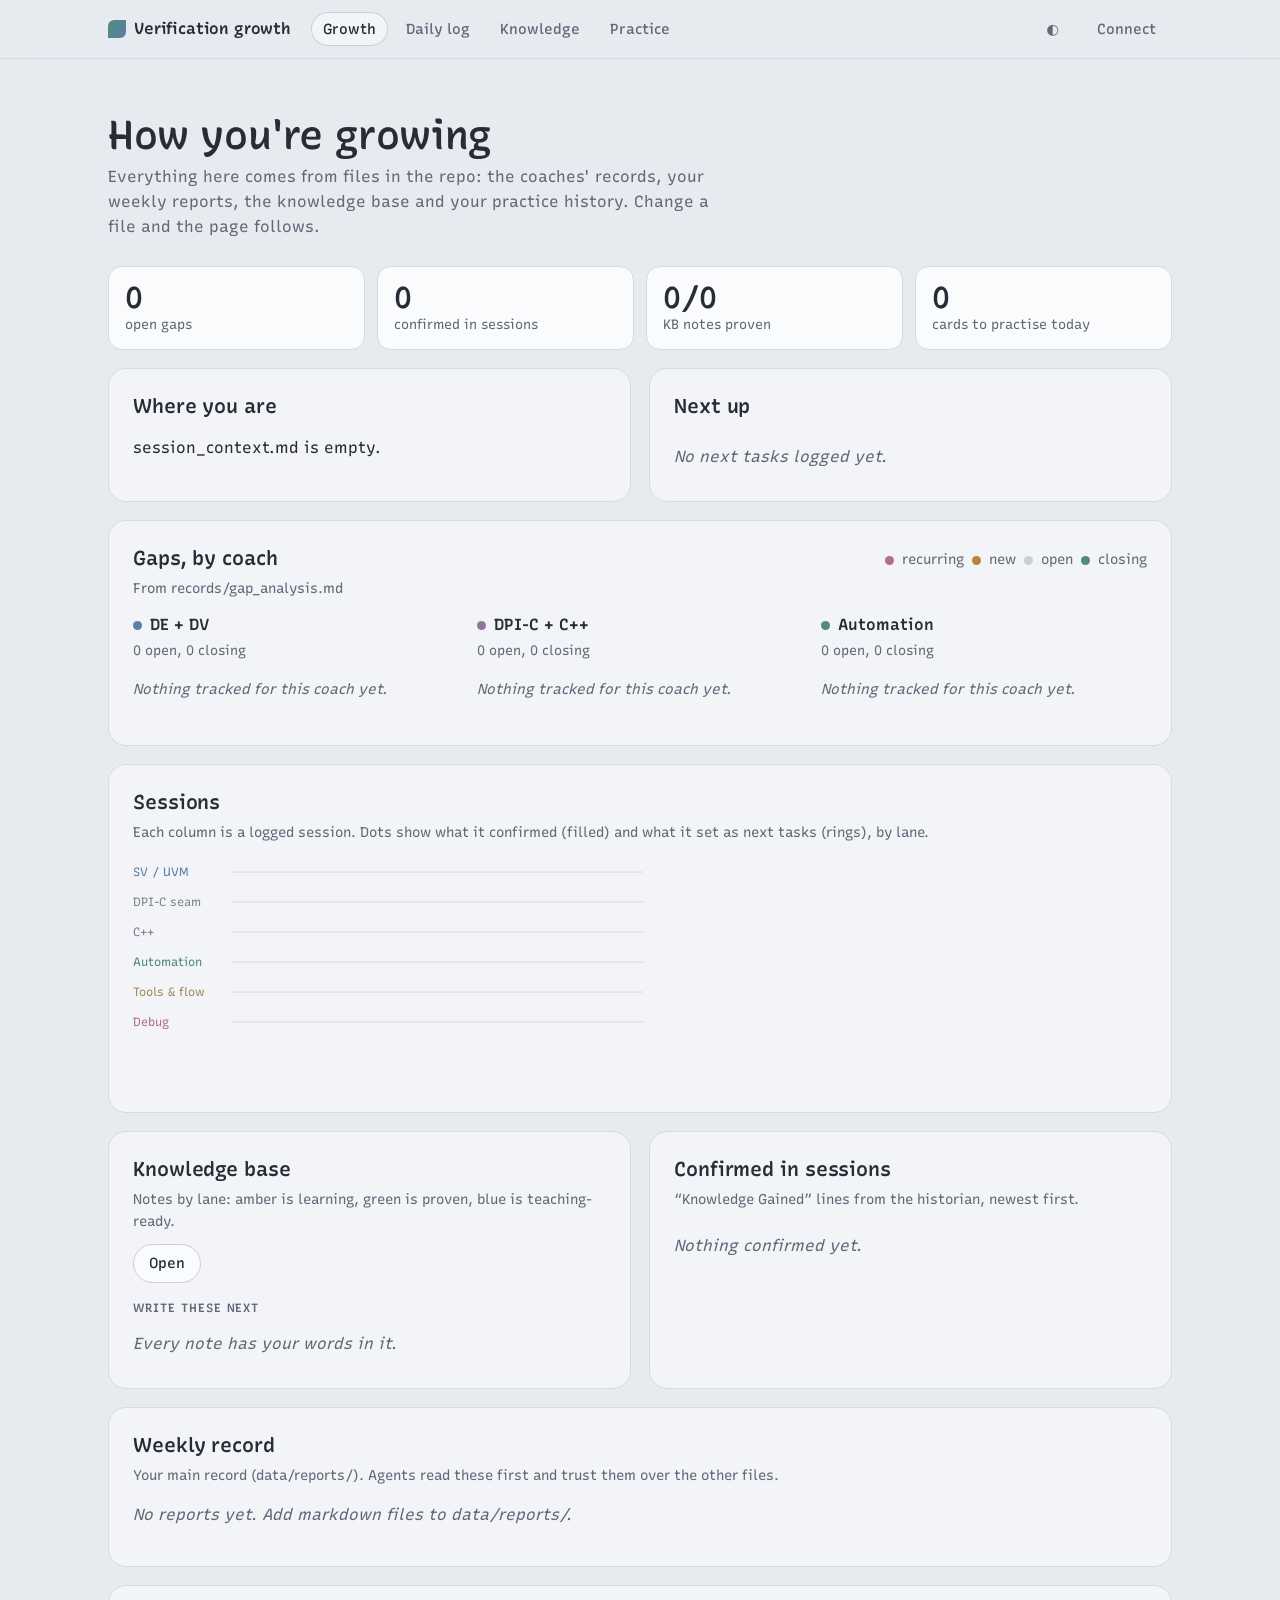
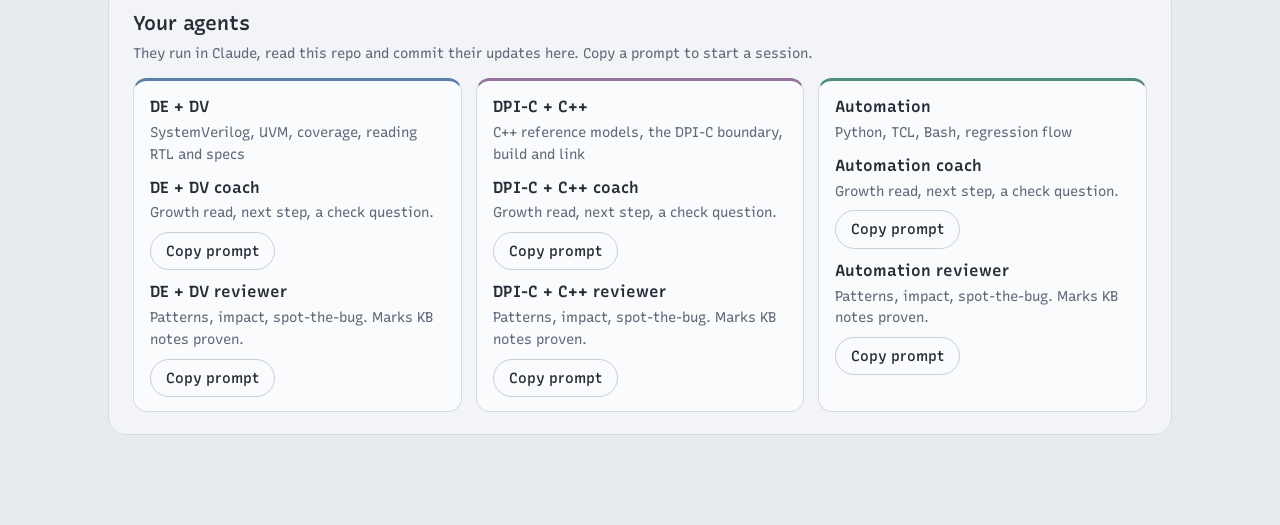
==== site/index.html @ b00ef283 "Move growth dashboard to GitHub Pages and add knowledge base + daily practice - site/: Growth, Daily" ====
<!doctype html>
<html lang="en">
<head>
<meta charset="utf-8">
<meta name="viewport" content="width=device-width, initial-scale=1">
<title>Verification growth</title>
<link rel="icon" href="data:image/svg+xml,<svg xmlns='http://www.w3.org/2000/svg' viewBox='0 0 100 100'><text y='.9em' font-size='90'>🌱</text></svg>">
<link rel="preconnect" href="https://fonts.googleapis.com"><link rel="preconnect" href="https://fonts.gstatic.com" crossorigin>
<link href="https://fonts.googleapis.com/css2?family=Recursive:slnt,wght,CASL,CRSV,MONO@-15..0,300..900,0..1,0..1,0..1&display=swap" rel="stylesheet">
<link rel="stylesheet" href="assets/style.css">
<script src="vendor/marked.umd.js"></script>
<style>
  .gapcols{ display:grid; grid-template-columns:repeat(3,minmax(0,1fr)); gap:18px; }
  @media (max-width:860px){ .gapcols{ grid-template-columns:1fr; } }
  .gapcol h3{ display:flex; align-items:center; gap:8px; }
  .gapcol .count{ color:var(--muted); font-size:13.5px; margin:2px 0 8px; }
  .gapcol li{ font-size:14.5px; flex-direction:column; gap:2px !important; }
  .gapcol li .st{ font-size:12px; color:var(--muted); }
  .gapcol li.recurring{ border-left:3px solid var(--rose); padding-left:10px; }
  .gapcol li.new{ border-left:3px solid var(--amber); padding-left:10px; }
  .gapcol li.open{ border-left:3px solid var(--faint); padding-left:10px; }
  .gapcol li.closing{ border-left:3px solid var(--auto); padding-left:10px; color:var(--muted); }
  .trend{ display:flex; gap:12px; align-items:center; color:var(--muted); font-size:14px; margin-top:14px; flex-wrap:wrap; }
  .ctx{ white-space:pre-wrap; margin:0; }
  .lanebar{ display:grid; grid-template-columns:120px 1fr 34px; gap:10px; align-items:center; font-size:14px; padding:4px 0; }
  .lanebar .bar{ height:10px; border-radius:6px; background:var(--hair); overflow:hidden; display:flex; }
  .lanebar .bar i{ display:block; height:100%; }
  .wave{ overflow-x:auto; }
  .agents{ display:grid; grid-template-columns:repeat(3,minmax(0,1fr)); gap:14px; }
  @media (max-width:860px){ .agents{ grid-template-columns:1fr; } }
  .pair{ border:1px solid var(--hair); border-top:3px solid var(--c); border-radius:14px; padding:14px 16px; background:var(--raised); }
  .pair .who{ font-weight:600; margin-top:10px; }
  .pair p{ margin:2px 0 8px; font-size:14px; color:var(--muted); }
  .rep-body{ max-height:520px; overflow:auto; }
</style>
</head>
<body>
<main class="wrap">
  <header class="page">
    <div>
      <h1>How you're growing</h1>
      <p class="lede">Everything here comes from files in the repo: the coaches' records, your weekly reports, the knowledge base and your practice history. Change a file and the page follows.</p>
    </div>
    <p class="sub mono" id="built"></p>
  </header>

  <div class="stats" style="margin-bottom:18px">
    <div class="stat"><div class="n" id="sGaps">–</div><div class="l">open gaps</div></div>
    <div class="stat"><div class="n" id="sProven">–</div><div class="l">confirmed in sessions</div></div>
    <a class="stat" href="kb.html"><div class="n" id="sKb">–</div><div class="l">KB notes proven</div></a>
    <a class="stat" href="practice.html"><div class="n" id="sDue">–</div><div class="l">cards to practise today</div></a>
  </div>

  <div class="grid2">
    <section class="card">
      <header><h2>Where you are</h2><span class="sub" id="ctxSub"></span></header>
      <p class="ctx" id="ctx"></p>
    </section>
    <section class="card">
      <header><h2>Next up</h2><span class="sub" id="nextSub"></span></header>
      <ul class="clean" id="next"></ul>
    </section>
  </div>

  <section class="card">
    <header><div><h2>Gaps, by coach</h2><p class="sub" id="gapSub">From records/gap_analysis.md</p></div>
      <div class="row sub"><span class="dot" style="background:var(--rose)"></span>recurring <span class="dot" style="background:var(--amber)"></span>new <span class="dot" style="background:var(--faint)"></span>open <span class="dot" style="background:var(--auto)"></span>closing</div></header>
    <div class="gapcols" id="gaps"></div>
    <div class="trend" id="trend"></div>
  </section>

  <section class="card">
    <header><div><h2>Sessions</h2><p class="sub">Each column is a logged session. Dots show what it confirmed (filled) and what it set as next tasks (rings), by lane.</p></div></header>
    <div class="wave" id="wave"></div>
    <div id="sessions" style="margin-top:10px"></div>
  </section>

  <div class="grid2">
    <section class="card">
      <header><div><h2>Knowledge base</h2><p class="sub">Notes by lane: amber is learning, green is proven, blue is teaching-ready.</p></div><a class="btn" href="kb.html">Open</a></header>
      <div id="kbBars"></div>
      <p class="k" style="margin-top:16px">Write these next</p>
      <ul class="clean" id="kbNext"></ul>
    </section>
    <section class="card">
      <header><div><h2>Confirmed in sessions</h2><p class="sub">“Knowledge Gained” lines from the historian, newest first.</p></div></header>
      <ul class="clean" id="proof"></ul>
      <button class="btn quiet" id="proofMore" hidden></button>
    </section>
  </div>

  <section class="card">
    <header><div><h2>Weekly record</h2><p class="sub">Your main record (data/reports/). Agents read these first and trust them over the other files.</p></div></header>
    <div id="reports"></div>
  </section>

  <section class="card">
    <header><div><h2>Your agents</h2><p class="sub">They run in Claude, read this repo and commit their updates here. Copy a prompt to start a session.</p></div></header>
    <div class="agents" id="agents"></div>
  </section>
</main>

<script type="module">
import { $, el, sv, chrome, manifest, fetchText, fetchJSON, fmtDate, renderMarkdown, LANES, repoInfo, toast, store, today } from "./assets/app.js";
import { parseGaps, parseHistorian, parseContext, COACHES, AGENTS, laneOf } from "./assets/records.js";
import { loadCards, loadProgress, buildQueue } from "./assets/srs.js";
chrome("index.html");

const M = await manifest();
$("built").textContent = M.built ? `site built ${M.built.replace("T", " ").slice(0, 16)} UTC` : "";
const [gapsT, histT, ctxT, snaps] = await Promise.all([
  fetchText("records/gap_analysis.md").catch(() => ""), fetchText("records/project_historian.md").catch(() => ""),
  fetchText("records/session_context.md").catch(() => ""), fetchJSON("data/gap_snapshots.json", []),
]);
const gaps = parseGaps(gapsT), hist = parseHistorian(histT), ctx = parseContext(ctxT);

/* stats */
const openN = gaps.items.filter(g => g.status !== "closing").length;
$("sGaps").textContent = openN;
const knowledge = []; hist.forEach(e => e.knowledge.forEach(t => knowledge.push({ date: e.date, text: t })));
$("sProven").textContent = knowledge.length;
const notes = M.notes.filter(n => n.folder);
const provenN = notes.filter(n => n.status === "proven" || n.status === "teaching-ready").length;
$("sKb").textContent = `${provenN}/${notes.length}`;
const cards = await loadCards(M); const q = buildQueue(cards, loadProgress());
$("sDue").textContent = q.length; store.set("dueToday", { date: today(), n: q.length });

/* context + next */
$("ctx").textContent = ctx.text || "session_context.md is empty.";
$("ctxSub").textContent = ctx.date ? `as of ${fmtDate(ctx.date, true)}` : "";
const lastNext = [...hist].reverse().find(e => e.next.length);
$("nextSub").textContent = lastNext ? `from the ${fmtDate(lastNext.date)} session` : "";
const nx = $("next");
(lastNext ? lastNext.next : []).slice(0, 7).forEach(t => nx.append(el("li", {}, el("span", { class: "tagword next" }, "next"), el("span", {}, t))));
const pend = [...hist].reverse().find(e => e.progress.some(p => /^pending:/i.test(p)));
if (pend) pend.progress.filter(p => /^(pending|blocked):/i.test(p) && !/:\s*none\s*$/i.test(p)).forEach(p => {
  const k = p.split(":")[0].toLowerCase(); nx.append(el("li", {}, el("span", { class: `tagword ${k}` }, k), el("span", {}, p.slice(p.indexOf(":") + 1).trim())));
});
if (!nx.children.length) nx.append(el("li", { class: "none" }, "No next tasks logged yet."));

/* gaps */
const order = { recurring: 0, new: 1, open: 2, closing: 3 }, label = { recurring: "Recurring", new: "New", open: "Still open", closing: "Closing" };
for (const [gid, c] of Object.entries(COACHES)) {
  const mine = gaps.items.filter(g => g.owner === gid).sort((a, b) => order[a.status] - order[b.status]);
  const open = mine.filter(g => g.status !== "closing").length;
  const li = (g) => el("li", { class: g.status }, el("span", {}, g.text), el("span", { class: "st" }, `${label[g.status]}${g.recur ? `, seen ${g.recur}×` : ""} · ${g.tag}`));
  const ul = el("ul", { class: "clean" }, mine.filter(g => g.status !== "closing").map(li));
  if (!mine.length) ul.append(el("li", { class: "none" }, "Nothing tracked for this coach yet."));
  const closing = mine.filter(g => g.status === "closing");
  const more = closing.length ? el("details", { class: "x", style: "margin-top:6px" }, el("summary", { class: "sub" }, `${closing.length} closing`), el("ul", { class: "clean body", style: "padding-left:0" }, closing.map(li))) : null;
  $("gaps").append(el("div", { class: "gapcol" }, el("h3", {}, el("span", { class: "dot", style: `background:${c.color}` }), c.title), el("div", { class: "count" }, `${open} open, ${closing.length} closing`), ul, more));
}
$("gapSub").textContent = gaps.date ? `From records/gap_analysis.md, updated ${fmtDate(gaps.date, true)}` : "From records/gap_analysis.md";
if (snaps.length >= 2) {
  const w = 160, h = 34, mx = Math.max(...snaps.map(s => s.open), 1);
  const s = sv("svg", { width: w, height: h, viewBox: `0 0 ${w} ${h}`, "aria-hidden": "true" });
  const pts = (k) => snaps.map((x, i) => `${(i / (snaps.length - 1)) * (w - 8) + 4},${h - 4 - (x[k] / mx) * (h - 8)}`).join(" ");
  s.append(sv("polyline", { points: pts("open"), fill: "none", stroke: "var(--muted)", "stroke-width": 1.8, "stroke-linejoin": "round" }));
  s.append(sv("polyline", { points: pts("closing"), fill: "none", stroke: "var(--auto)", "stroke-width": 1.8, "stroke-linejoin": "round" }));
  const a = snaps[0], b = snaps[snaps.length - 1];
  $("trend").append(s, el("span", {}, `Open gaps ${a.open} → ${b.open}, closing ${a.closing} → ${b.closing} (${fmtDate(a.date)} to ${fmtDate(b.date)}). New gaps get found as you go deeper, so watch the green line.`));
}

/* session waveform */
const laneIds = ["sv", "dpi", "cpp", "auto", "tools", "debug"];
{
  const colW = 54, padL = 104, rowH = 30, H = laneIds.length * rowH + 34, W = Math.max(520, padL + hist.length * colW + 20);
  const s = sv("svg", { viewBox: `0 0 ${W} ${H}`, width: W, height: H, role: "img", "aria-label": "Sessions by lane" });
  laneIds.forEach((l, i) => {
    const y = 14 + i * rowH;
    s.append(sv("line", { x1: padL - 6, x2: W - 10, y1: y, y2: y, stroke: "var(--hair)" }));
    const t = sv("text", { x: 0, y: y + 4, "font-size": 12, fill: LANES[l].color }); t.textContent = LANES[l].name; s.append(t);
  });
  hist.forEach((e, j) => {
    const x = padL + j * colW + colW / 2;
    laneIds.forEach((l, i) => {
      const y = 14 + i * rowH;
      const k = e.knowledge.filter(t => laneOf(t) === l).length, n = e.next.filter(t => laneOf(t) === l).length;
      if (k) s.append(sv("circle", { cx: x - 6, cy: y, r: 3 + Math.min(k, 4) * 1.4, fill: LANES[l].color }));
      if (n) s.append(sv("circle", { cx: x + 7, cy: y, r: 3 + Math.min(n, 4) * 1.2, fill: "none", stroke: LANES[l].color, "stroke-width": 1.5 }));
    });
    const t = sv("text", { x, y: H - 6, "text-anchor": "middle", "font-size": 11, fill: "var(--muted)" }); t.textContent = e.date ? fmtDate(e.date) : "?"; s.append(t);
  });
  $("wave").append(s);
  [...hist].reverse().forEach(e => {
    const d = el("details", { class: "x" }, el("summary", {}, el("span", { class: "mono sub", style: "min-width:64px" }, fmtDate(e.date)), el("span", {}, `${e.agent}: ${e.title}`)));
    const body = el("div", { class: "body" });
    if (e.summary) body.append(el("p", { class: "sub" }, e.summary));
    const list = (name, items) => items.length ? [el("p", { class: "k", style: "margin-top:10px" }, name), el("ul", {}, items.map(t => el("li", {}, t)))] : [];
    body.append(...list("Confirmed", e.knowledge), ...list("Completed", e.completed), ...list("Next", e.next));
    d.append(body); $("sessions").append(d);
  });
}

/* KB */
const byLane = {}; laneIds.forEach(l => byLane[l] = { learning: 0, proven: 0, "teaching-ready": 0 });
notes.forEach(n => { if (byLane[n.lane]) byLane[n.lane][n.status] = (byLane[n.lane][n.status] || 0) + 1; });
const mx = Math.max(1, ...laneIds.map(l => Object.values(byLane[l]).reduce((a, b) => a + b, 0)));
laneIds.forEach(l => {
  const b = byLane[l], tot = b.learning + b.proven + b["teaching-ready"];
  if (!tot) return;
  $("kbBars").append(el("div", { class: "lanebar" }, el("span", { style: `color:${LANES[l].color}` }, LANES[l].name),
    el("span", { class: "bar", style: `width:${(tot / mx) * 100}%` }, el("i", { style: `width:${b["teaching-ready"] / tot * 100}%;background:var(--sv)` }), el("i", { style: `width:${b.proven / tot * 100}%;background:var(--auto)` }), el("i", { style: `width:${b.learning / tot * 100}%;background:var(--amber)` })),
    el("span", { class: "mono sub" }, tot)));
});
const closingTexts = gaps.items.filter(g => g.status === "closing").map(g => g.text.toLowerCase());
const writeNext = notes.filter(n => !n.written && n.status === "learning")
  .map(n => ({ n, score: n.gaps.some(g => closingTexts.some(c => c.includes(g.toLowerCase().slice(0, 30)) || g.toLowerCase().includes(c.slice(0, 30)))) ? 2 : 1 }))
  .sort((a, b) => b.score - a.score).slice(0, 5);
writeNext.forEach(({ n, score }) => $("kbNext").append(el("li", {}, el("span", { class: "dot", style: `background:${LANES[n.lane]?.color};margin-top:8px` }),
  el("span", {}, el("a", { href: `kb.html#${n.slug}` }, n.title), score === 2 ? el("span", { class: "sub" }, " · gap closing, ready to write up") : null))));
if (!writeNext.length) $("kbNext").append(el("li", { class: "none" }, "Every note has your words in it."));

/* proven list */
let showAll = false;
function drawProof() {
  const ul = $("proof"); ul.replaceChildren();
  const all = [...knowledge].reverse(), shown = showAll ? all : all.slice(0, 7);
  shown.forEach(k => ul.append(el("li", {}, el("span", { class: "mono sub", style: "min-width:52px" }, fmtDate(k.date)), el("span", { class: "dot", style: `background:${LANES[laneOf(k.text)].color};margin-top:8px` }), el("span", { style: "font-size:14.5px" }, k.text))));
  if (!all.length) ul.append(el("li", { class: "none" }, "Nothing confirmed yet."));
  $("proofMore").hidden = all.length <= 7; $("proofMore").textContent = showAll ? "Show recent only" : `Show all ${all.length}`;
}
$("proofMore").onclick = () => { showAll = !showAll; drawProof(); }; drawProof();

/* reports */
[...M.reports].sort((a, b) => b.date.localeCompare(a.date)).forEach(r => {
  const body = el("div", { class: "body rep-body" });
  const d = el("details", { class: "x" }, el("summary", {}, el("span", { class: "mono sub", style: "min-width:64px" }, fmtDate(r.date)), el("span", {}, r.title), r.kind !== "weekly" ? el("span", { class: "pill" }, r.kind) : null), body);
  d.addEventListener("toggle", async () => { if (d.open && !body.childElementCount) { const t = await fetchText(r.path); await renderMarkdown(body, t.replace(/^---[\s\S]*?---\s*/, "")); } }, { once: false });
  $("reports").append(d);
});
if (!M.reports.length) $("reports").append(el("p", { class: "none" }, "No reports yet. Add markdown files to data/reports/."));

/* agents */
const { owner, repo } = repoInfo();
const PROMPTS = {
  coach: (a) => `/${a.id} Read records/, data/reports/ (newest first, trust these most), data/daily/ and kb/ in the GitHub repo ${owner}/${repo}. Give me a short growth read for your lane: what's growing, the gap to watch, one next step sized for one session, and one check-yourself question. When we finish, update records/ and any kb/ note statuses in the repo and commit.`,
  reviewer: (a) => `/${a.id} Read records/ and kb/ in the GitHub repo ${owner}/${repo}. Show me recurring issue patterns in your lane, their impact, one self-check before my next review, and a 6-line spot-the-bug snippet. If I explain a kb/ note back to you correctly, mark it proven and commit.`,
};
for (const [gid, c] of Object.entries(COACHES)) {
  const pair = el("div", { class: "pair", style: `--c:${c.color}` }, el("h3", {}, c.title), el("p", {}, c.scope));
  AGENTS.filter(a => a.group === gid).forEach(a => pair.append(el("div", { class: "who" }, a.name),
    el("p", {}, a.kind === "coach" ? "Growth read, next step, a check question." : "Patterns, impact, spot-the-bug. Marks KB notes proven."),
    el("button", { class: "btn", onclick: async () => { try { await navigator.clipboard.writeText(PROMPTS[a.kind](a)); toast("Prompt copied. Paste it into a Claude chat in your DV project."); } catch { prompt("Copy this prompt:", PROMPTS[a.kind](a)); } } }, "Copy prompt")));
  $("agents").append(pair);
}
</script>
</body>
</html>
---- site/assets/style.css ----
/* Verification growth: shared styles (palette carried over from the original Claude dashboard) */
:root{
  --bg:#E7EAEF; --surface:#F2F4F7; --raised:#FAFBFC; --ink:#272C37; --muted:#626A7A; --faint:#C9CED8; --hair:#D6DAE2;
  --sv:#5B7FA6; --cpp:#94749C; --auto:#4F8C7A; --seam:#7C8794; --amber:#B9853A; --rose:#B4707E; --sand:#A08C5B;
  --sv-wash:rgba(91,127,166,.14); --cpp-wash:rgba(148,116,156,.14); --auto-wash:rgba(79,140,122,.14); --seam-wash:rgba(124,135,148,.14);
  --amber-wash:rgba(185,133,58,.14); --rose-wash:rgba(180,112,126,.14);
  --focus:#3D5F86;
  --sans:"Recursive", ui-sans-serif, system-ui, -apple-system, "Segoe UI", sans-serif;
  --mono:"Recursive", ui-monospace, "SF Mono", Menlo, Consolas, monospace;
  color-scheme:light;
}
@media (prefers-color-scheme: dark){
  :root:not([data-theme="light"]){
    --bg:#1D2129; --surface:#252A33; --raised:#2B313B; --ink:#E2E5EB; --muted:#9AA2B1; --faint:#3B414D; --hair:#323844;
    --sv:#86A6CB; --cpp:#BE9EC5; --auto:#7DB8A5; --seam:#9AA4B0; --amber:#D9A75A; --rose:#D3939F; --sand:#C6B282;
    --sv-wash:rgba(134,166,203,.16); --cpp-wash:rgba(190,158,197,.16); --auto-wash:rgba(125,184,165,.16); --seam-wash:rgba(154,164,176,.14);
    --amber-wash:rgba(217,167,90,.16); --rose-wash:rgba(211,147,159,.16);
    --focus:#9CBBE0; color-scheme:dark;
  }
}
:root[data-theme="dark"]{
  --bg:#1D2129; --surface:#252A33; --raised:#2B313B; --ink:#E2E5EB; --muted:#9AA2B1; --faint:#3B414D; --hair:#323844;
  --sv:#86A6CB; --cpp:#BE9EC5; --auto:#7DB8A5; --seam:#9AA4B0; --amber:#D9A75A; --rose:#D3939F; --sand:#C6B282;
  --sv-wash:rgba(134,166,203,.16); --cpp-wash:rgba(190,158,197,.16); --auto-wash:rgba(125,184,165,.16); --seam-wash:rgba(154,164,176,.14);
  --amber-wash:rgba(217,167,90,.16); --rose-wash:rgba(211,147,159,.16);
  --focus:#9CBBE0; color-scheme:dark;
}
*,*::before,*::after{ box-sizing:border-box; }
[hidden]{ display:none !important; }
html{ -webkit-text-size-adjust:100%; }
body{ margin:0; background:var(--bg); color:var(--ink); font-family:var(--sans); font-variation-settings:"CASL" .25,"MONO" 0;
  font-size:16px; line-height:1.55; -webkit-font-smoothing:antialiased; }
.mono, code, pre, kbd{ font-family:var(--mono); font-variation-settings:"MONO" 1,"CASL" 0; }
a{ color:var(--focus); text-underline-offset:2px; }
button,textarea,input,select{ font:inherit; color:inherit; }
:focus-visible{ outline:2px solid var(--focus); outline-offset:2px; border-radius:6px; }
.wrap{ max-width:1120px; margin:0 auto; padding:28px 28px 72px; }

/* nav */
nav.top{ position:sticky; top:0; z-index:20; background:color-mix(in srgb, var(--bg) 88%, transparent); backdrop-filter:blur(8px);
  border-bottom:1px solid var(--hair); }
nav.top .in{ max-width:1120px; margin:0 auto; padding:10px 28px; display:flex; align-items:center; gap:6px; flex-wrap:wrap; }
nav.top .brand{ font-weight:620; margin-right:14px; letter-spacing:-.01em; font-variation-settings:"CASL" 1; display:flex; gap:8px; align-items:center; color:var(--ink); text-decoration:none; }
nav.top .brand .leaf{ width:18px; height:18px; border-radius:6px 0 6px 0; background:linear-gradient(135deg,var(--auto),var(--sv)); }
nav.top a.tab{ text-decoration:none; color:var(--muted); padding:6px 12px; border-radius:999px; font-size:14.5px; font-weight:500; }
nav.top a.tab:hover{ color:var(--ink); background:var(--surface); }
nav.top a.tab[aria-current="page"]{ color:var(--ink); background:var(--surface); box-shadow:inset 0 0 0 1px var(--faint); }
nav.top .sp{ flex:1; }
.badge{ display:inline-block; min-width:20px; padding:0 6px; margin-left:4px; border-radius:999px; background:var(--amber); color:#fff; font-size:11.5px; line-height:18px; text-align:center; font-weight:600; }

/* headings & text */
h1{ margin:8px 0 0; font-weight:560; font-size:clamp(28px,4vw,40px); line-height:1.1; letter-spacing:-.01em; font-variation-settings:"CASL" 1; }
h2{ margin:0; font-size:20px; font-weight:580; letter-spacing:-.005em; font-variation-settings:"CASL" .6; }
h3{ margin:0; font-size:16px; font-weight:600; }
.lede{ margin:8px 0 0; color:var(--muted); max-width:62ch; }
.sub{ color:var(--muted); font-size:14px; margin:4px 0 0; }
.none{ color:var(--muted); font-style:italic; }
.k{ font-size:12px; text-transform:uppercase; letter-spacing:.08em; color:var(--muted); margin:0 0 6px; font-weight:600; }

/* layout */
header.page{ display:flex; justify-content:space-between; gap:20px; flex-wrap:wrap; align-items:flex-end; margin:18px 0 26px; }
section.card{ background:var(--surface); border:1px solid var(--hair); border-radius:18px; padding:22px 24px; margin-bottom:18px; }
section.card > header{ display:flex; justify-content:space-between; align-items:baseline; gap:12px; margin-bottom:14px; flex-wrap:wrap; }
.grid2{ display:grid; grid-template-columns:repeat(2,minmax(0,1fr)); gap:18px; }
.grid3{ display:grid; grid-template-columns:repeat(3,minmax(0,1fr)); gap:18px; }
@media (max-width:860px){ .grid2,.grid3{ grid-template-columns:1fr; } .wrap{ padding:20px 16px 60px; } nav.top .in{ padding:8px 16px; } }

/* buttons */
.btn{ border:1px solid var(--faint); background:var(--raised); border-radius:999px; padding:7px 15px; cursor:pointer; font-size:14.5px; font-weight:500;
  transition:background .15s,border-color .15s,transform .05s; display:inline-flex; gap:6px; align-items:center; text-decoration:none; color:var(--ink); }
.btn:hover{ border-color:var(--muted); }
.btn:active{ transform:translateY(1px); }
.btn.primary{ background:var(--ink); color:var(--bg); border-color:var(--ink); }
.btn.quiet{ background:transparent; border-color:transparent; color:var(--muted); }
.btn.quiet:hover{ color:var(--ink); border-color:var(--faint); }
.btn:disabled{ opacity:.45; cursor:not-allowed; }
.row{ display:flex; gap:8px; flex-wrap:wrap; align-items:center; }

/* chips & pills */
.pill{ display:inline-flex; align-items:center; gap:6px; font-size:12.5px; padding:2px 9px; border-radius:999px; background:var(--seam-wash); color:var(--ink); white-space:nowrap; }
.pill.learning{ background:var(--amber-wash); }
.pill.proven{ background:var(--auto-wash); }
.pill.teaching-ready{ background:var(--sv-wash); }
.dot{ width:9px; height:9px; border-radius:50%; display:inline-block; flex:none; }
.chip{ border:1px solid var(--faint); background:transparent; border-radius:999px; padding:4px 11px; font-size:13.5px; cursor:pointer; }
.chip[aria-pressed="true"]{ background:var(--ink); color:var(--bg); border-color:var(--ink); }

/* lists */
ul.clean{ list-style:none; padding:0; margin:0; }
ul.clean > li{ padding:9px 0; border-top:1px solid var(--hair); display:flex; gap:10px; align-items:flex-start; }
ul.clean > li:first-child{ border-top:0; }
.tagword{ font-size:11px; text-transform:uppercase; letter-spacing:.07em; padding:2px 7px; border-radius:6px; font-weight:600; flex:none; margin-top:2px; }
.tagword.next{ background:var(--sv-wash); color:var(--sv); }
.tagword.pending{ background:var(--amber-wash); color:var(--amber); }
.tagword.blocked{ background:var(--rose-wash); color:var(--rose); }

/* stat tiles */
.stats{ display:grid; grid-template-columns:repeat(4,minmax(0,1fr)); gap:12px; }
@media (max-width:700px){ .stats{ grid-template-columns:repeat(2,minmax(0,1fr)); } }
.stat{ background:var(--raised); border:1px solid var(--hair); border-radius:14px; padding:14px 16px; text-decoration:none; color:inherit; display:block; }
.stat .n{ font-size:30px; font-weight:560; line-height:1.1; font-variation-settings:"CASL" 1; }
.stat .l{ color:var(--muted); font-size:13.5px; }
a.stat:hover{ border-color:var(--faint); }

/* forms */
input[type=text],input[type=password],input[type=date],input[type=number],textarea,select{
  background:var(--raised); border:1px solid var(--faint); border-radius:10px; padding:8px 10px; width:100%; }
textarea{ min-height:84px; resize:vertical; line-height:1.5; }
label.f{ display:block; font-size:13.5px; color:var(--muted); margin:0 0 4px; font-weight:500; }
.status{ font-size:13.5px; color:var(--muted); min-height:20px; }
.status.bad{ color:var(--rose); }
.status.good{ color:var(--auto); }

/* markdown */
.md{ line-height:1.65; }
.md h1{ font-size:28px; } .md h2{ font-size:20px; margin:26px 0 8px; padding-top:14px; border-top:1px solid var(--hair); } .md h3{ margin:18px 0 6px; }
.md p{ margin:8px 0; }
.md code{ background:var(--seam-wash); padding:1px 5px; border-radius:5px; font-size:.92em; }
.md pre{ background:var(--raised); border:1px solid var(--hair); border-radius:12px; padding:12px 14px; overflow:auto; font-size:13.5px; line-height:1.5; }
.md pre code{ background:none; padding:0; }
.md blockquote{ margin:10px 0; padding:8px 14px; border-left:3px solid var(--amber); background:var(--amber-wash); border-radius:0 10px 10px 0; color:var(--ink); }
.md table{ border-collapse:collapse; width:100%; font-size:14.5px; display:block; overflow-x:auto; }
.md th,.md td{ border-bottom:1px solid var(--hair); padding:7px 10px; text-align:left; vertical-align:top; }
.md th{ font-size:12.5px; text-transform:uppercase; letter-spacing:.06em; color:var(--muted); }
.md .mermaid{ background:var(--raised); border:1px solid var(--hair); border-radius:12px; padding:14px; overflow-x:auto; text-align:center; margin:10px 0; }
.md a.wiki{ background:var(--sv-wash); padding:1px 7px; border-radius:6px; text-decoration:none; }

/* dialog */
dialog{ border:1px solid var(--hair); border-radius:18px; background:var(--surface); color:var(--ink); padding:22px 24px; width:min(560px,calc(100vw - 32px)); }
dialog::backdrop{ background:rgba(20,24,30,.35); backdrop-filter:blur(2px); }

/* details (expanders) */
details.x{ border-top:1px solid var(--hair); padding:10px 0; }
details.x:first-of-type{ border-top:0; }
details.x > summary{ cursor:pointer; list-style:none; display:flex; gap:10px; align-items:baseline; }
details.x > summary::-webkit-details-marker{ display:none; }
details.x > summary::before{ content:"›"; color:var(--muted); transition:transform .15s; display:inline-block; width:10px; }
details.x[open] > summary::before{ transform:rotate(90deg); }
details.x .body{ padding:6px 0 4px 20px; }

.toast{ position:fixed; left:50%; bottom:24px; transform:translateX(-50%); background:var(--ink); color:var(--bg); padding:10px 16px; border-radius:12px; font-size:14px; z-index:50; box-shadow:0 8px 24px rgba(0,0,0,.18); }
.fade-in{ animation:fi .25s ease both; } @keyframes fi{ from{ opacity:0; transform:translateY(4px);} to{ opacity:1; transform:none; } }
@media (prefers-reduced-motion: reduce){ *{ animation:none !important; transition:none !important; } }
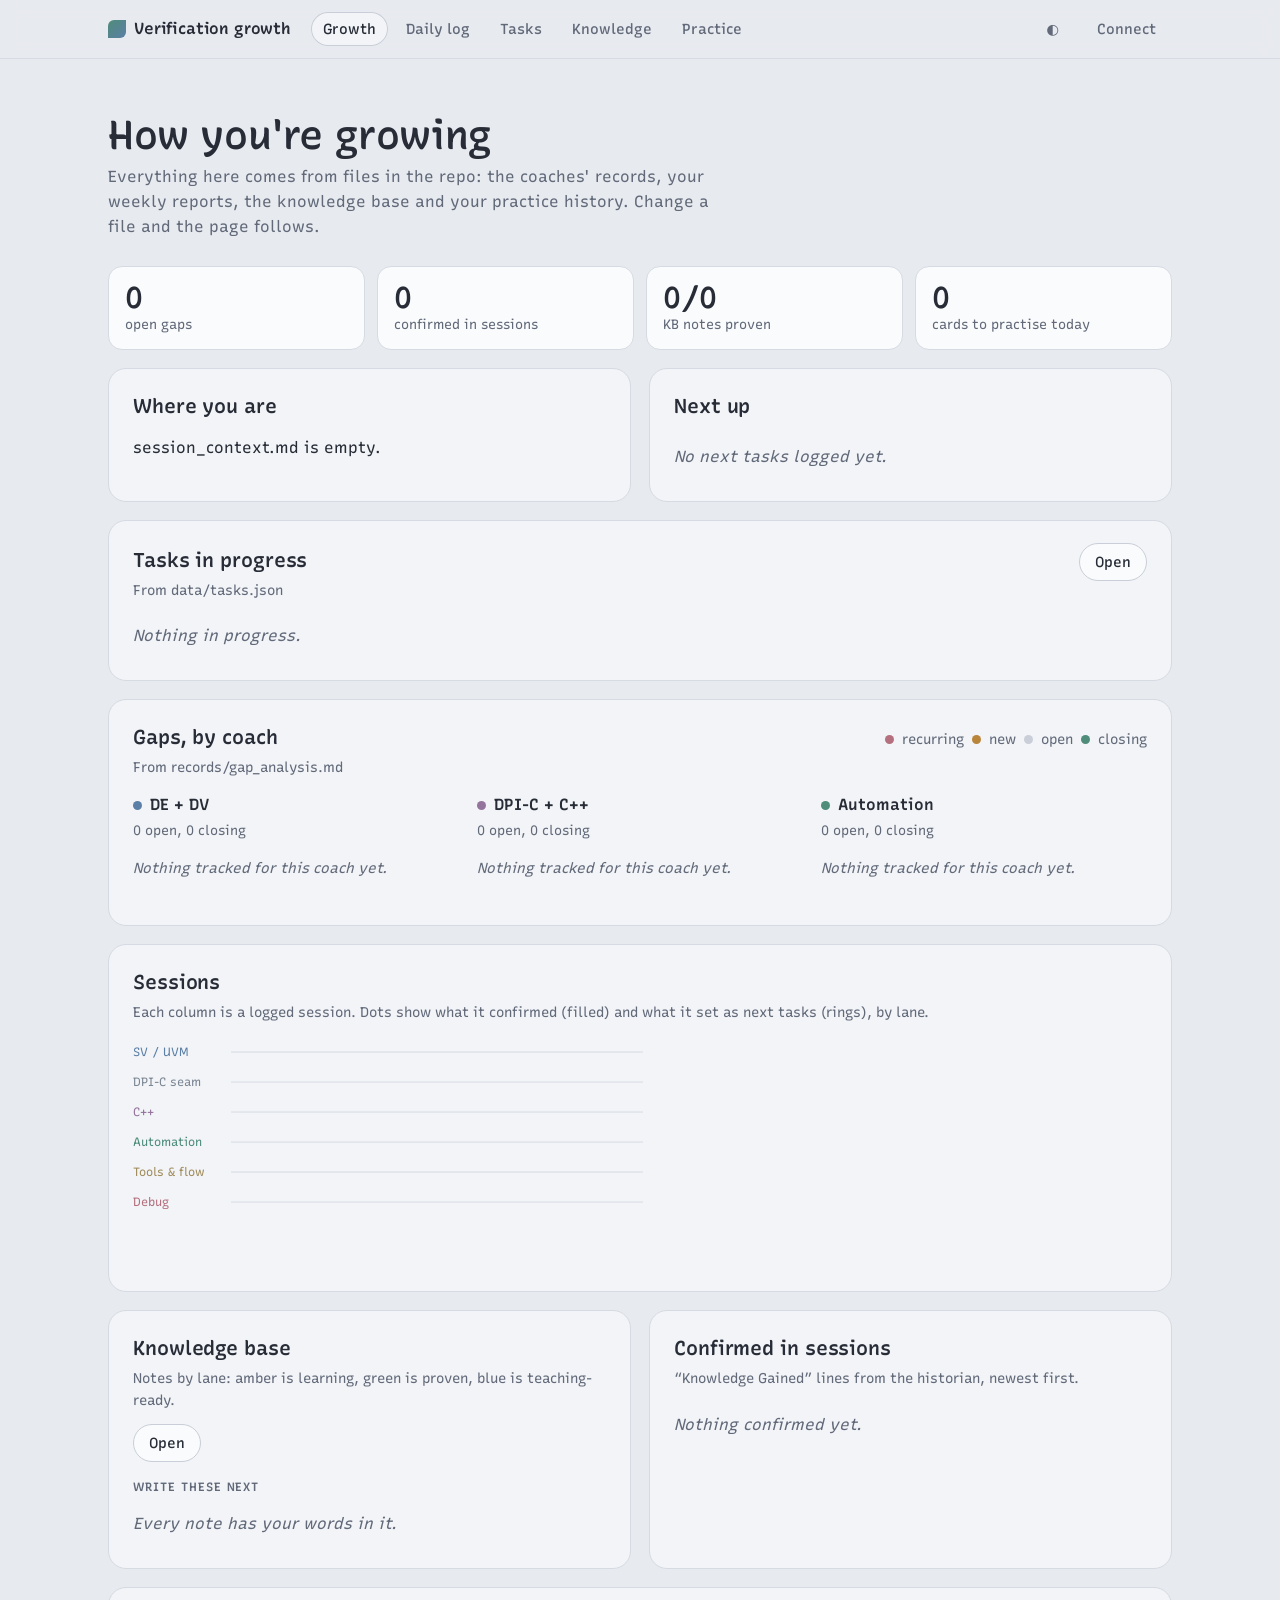
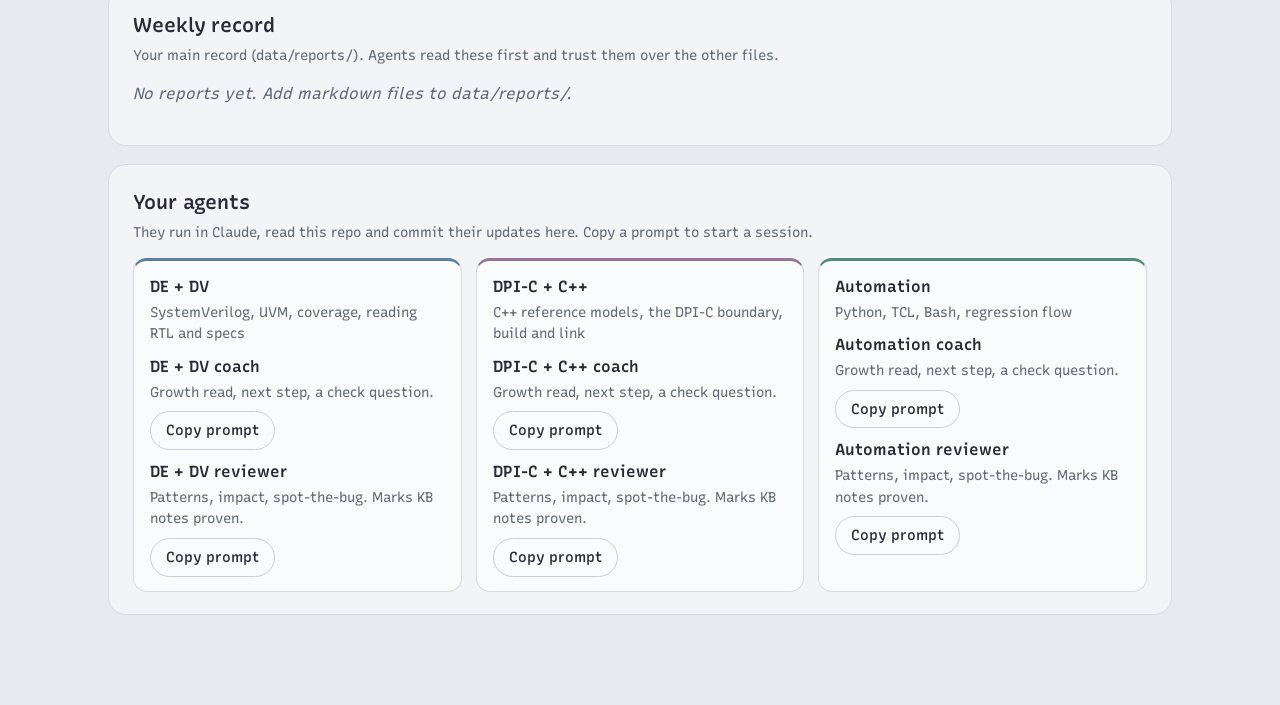
==== commit 1f27b5fa: "Add Tasks page and task lists - data/tasks.json: 26 tasks in four lists (ACC frontdoor project,   12" ====
--- a/site/index.html
+++ b/site/index.html
@@ -63,6 +63,11 @@
   </div>
 
   <section class="card">
+    <header><div><h2>Tasks in progress</h2><p class="sub" id="taskSub">From data/tasks.json</p></div><a class="btn" href="tasks.html">Open</a></header>
+    <ul class="clean" id="taskNow"></ul>
+  </section>
+
+  <section class="card">
     <header><div><h2>Gaps, by coach</h2><p class="sub" id="gapSub">From records/gap_analysis.md</p></div>
       <div class="row sub"><span class="dot" style="background:var(--rose)"></span>recurring <span class="dot" style="background:var(--amber)"></span>new <span class="dot" style="background:var(--faint)"></span>open <span class="dot" style="background:var(--auto)"></span>closing</div></header>
     <div class="gapcols" id="gaps"></div>
@@ -105,6 +110,20 @@
 import { parseGaps, parseHistorian, parseContext, COACHES, AGENTS, laneOf } from "./assets/records.js";
 import { loadCards, loadProgress, buildQueue } from "./assets/srs.js";
 chrome("index.html");
+
+/* tasks: what's in progress, plus the next to-do in each list */
+fetchJSON("data/tasks.json", { tasks: [] }).then(({ tasks = [] }) => {
+  const ul = $("taskNow"); ul.replaceChildren();
+  const sorted = tasks.slice().sort((a, b) => (a.projectOrder - b.projectOrder) || (a.order - b.order));
+  const rows = sorted.filter(t => t.status === "doing").map(t => ["doing", t]);
+  const lists = [...new Set(sorted.map(t => t.project))];
+  for (const p of lists) { const nx = sorted.find(t => t.project === p && t.status === "todo"); if (nx && !rows.some(([, t]) => t.project === p)) rows.push(["next", nx]); }
+  const done = tasks.filter(t => t.status === "done").length;
+  $("taskSub").textContent = tasks.length ? `${done} of ${tasks.length} done across ${lists.length} lists` : "From data/tasks.json";
+  if (!rows.length) { ul.append(el("li", { class: "none" }, "Nothing in progress.")); return; }
+  rows.slice(0, 6).forEach(([k, t]) => ul.append(el("li", {}, el("span", { class: `tagword ${k === "doing" ? "pending" : "next"}` }, k === "doing" ? "doing" : "next"),
+    el("span", {}, t.title, el("span", { class: "sub", style: "display:block;margin:0" }, t.project)))));
+});
 
 const M = await manifest();
 $("built").textContent = M.built ? `site built ${M.built.replace("T", " ").slice(0, 16)} UTC` : "";
